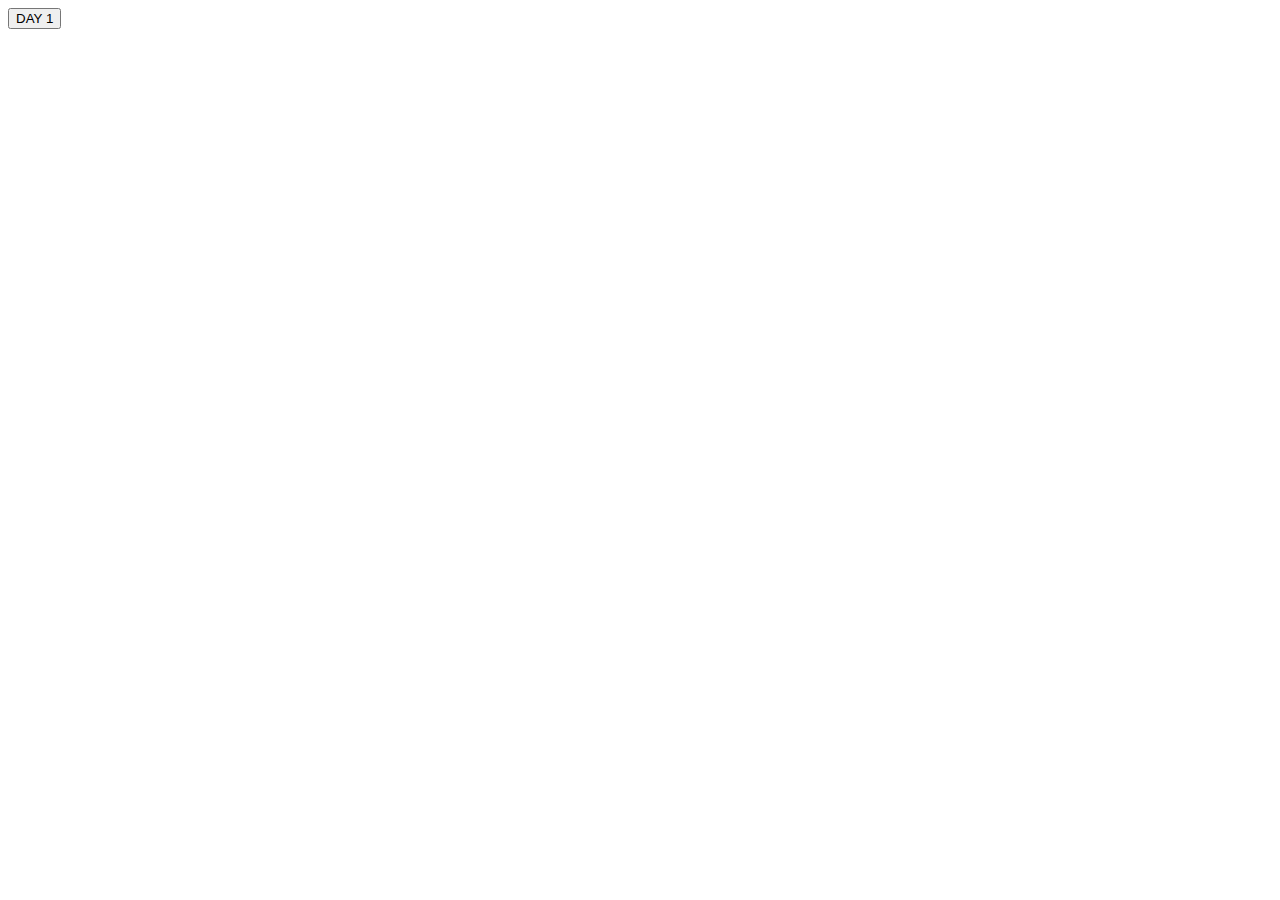
==== index.html @ 70dcdea9 "Create index.html" ====
<!DOCTYPE html>
<html lang="en">
  <head>
    <meta charset="UTF-8" />
    <meta http-equiv="X-UA-Compatible" content="IE=edge" />
    <meta name="viewport" content="width=device-width, initial-scale=1.0" />
    <link rel="stylesheet" href="style.css" />
    <title>DAY 1</title>
  </head>
  <body>
    <button><a href"DAY1/index.html">DAY 1</a></button>
  </body>
</html>
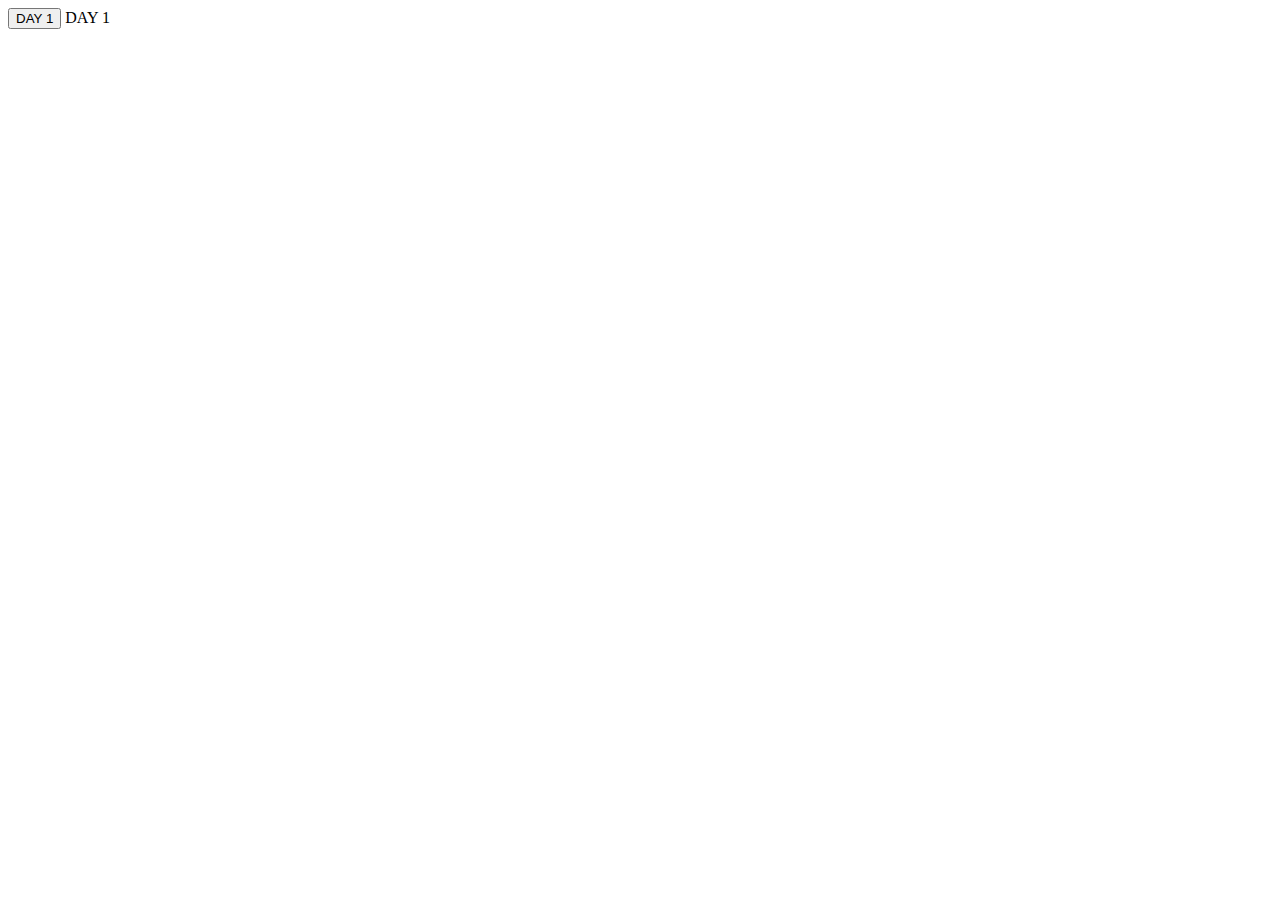
==== commit 1d4e4a3d: "Update index.html" ====
--- a/index.html
+++ b/index.html
@@ -9,5 +9,6 @@
   </head>
   <body>
     <button><a href"DAY1/index.html">DAY 1</a></button>
+    <a href"DAY1/index.html">DAY 1</a>
   </body>
 </html>
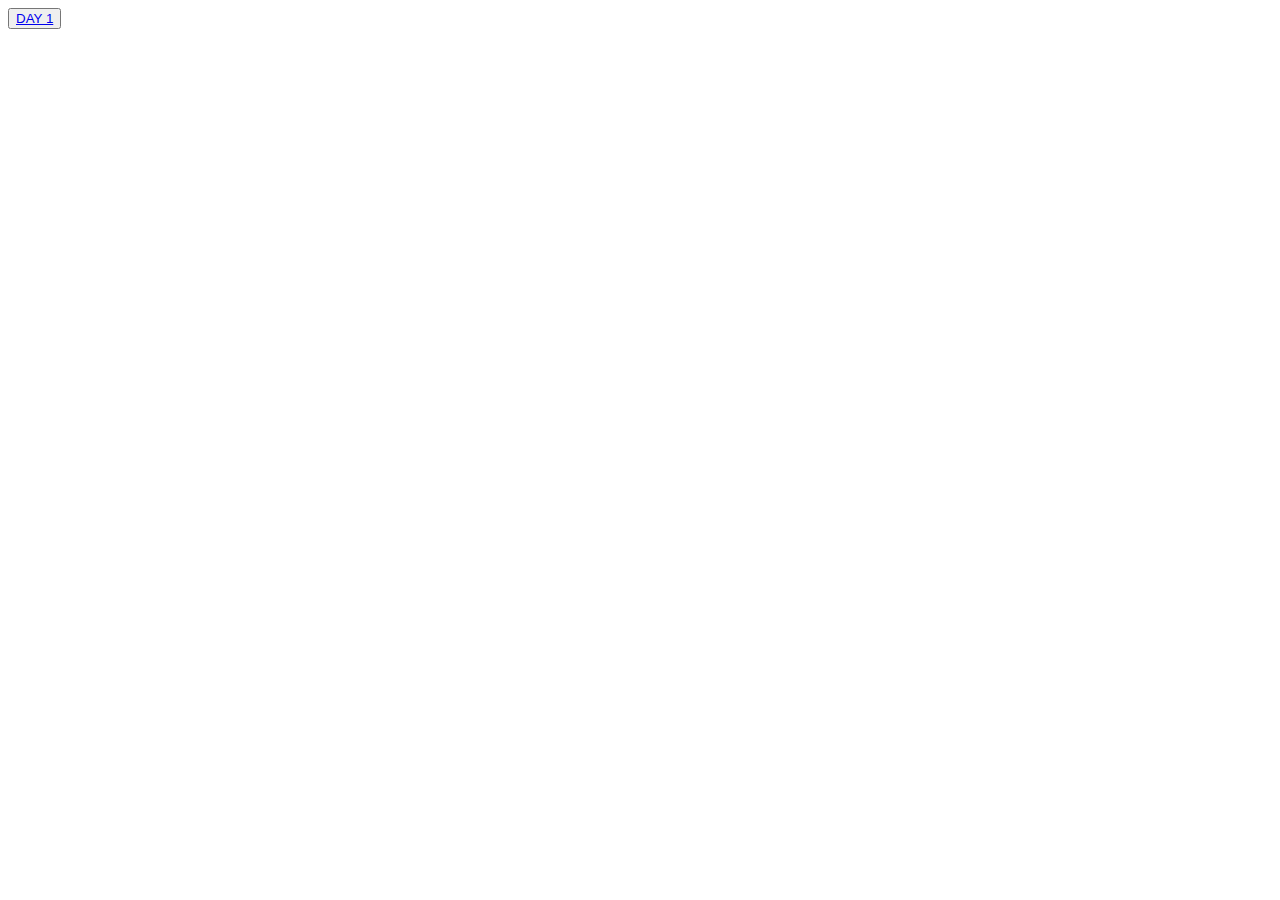
==== commit 729d644b: "UPDATED INDEX" ====
--- a/index.html
+++ b/index.html
@@ -8,7 +8,6 @@
     <title>DAY 1</title>
   </head>
   <body>
-    <button><a href"DAY1/index.html">DAY 1</a></button>
-    <a href"DAY1/index.html">DAY 1</a>
+    <button><a href="DAY1/index.html">DAY 1</a></button>
   </body>
 </html>
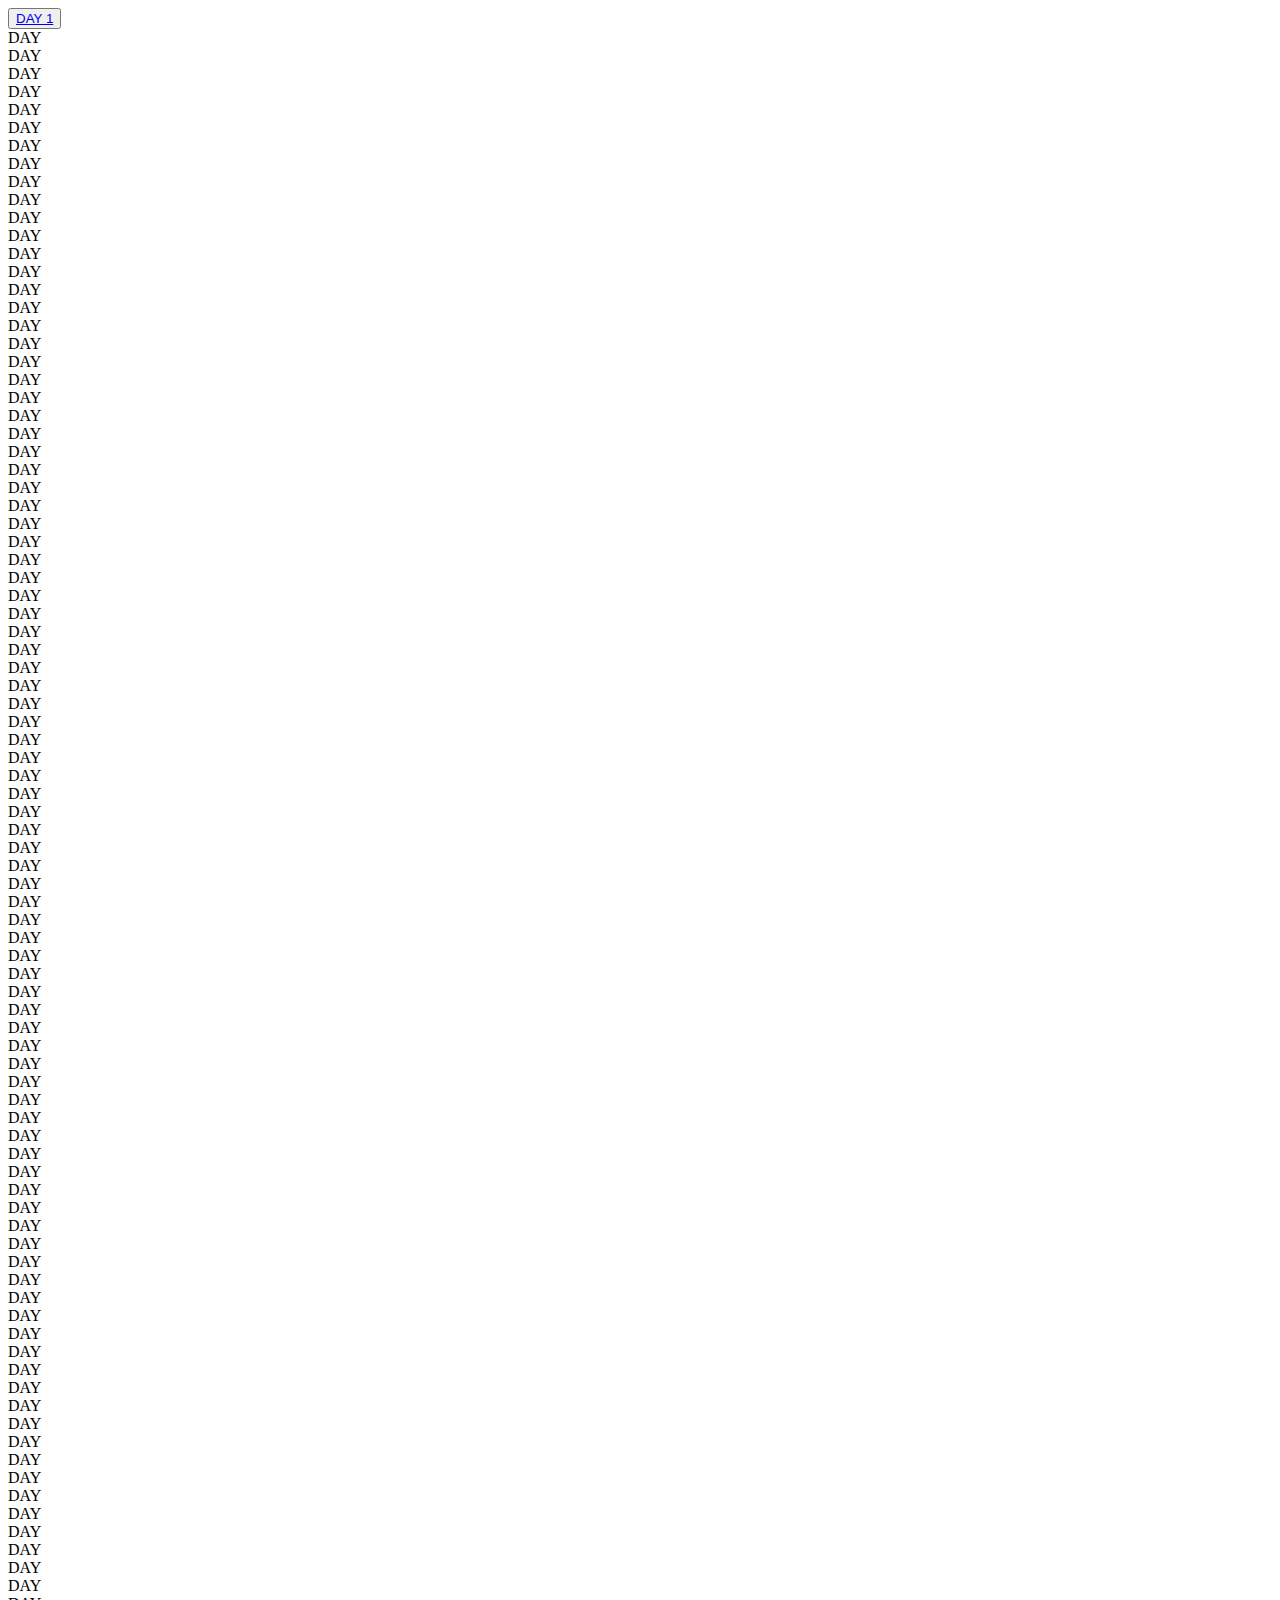
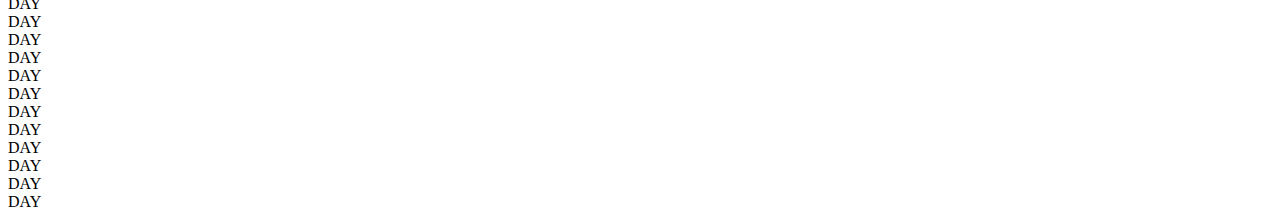
==== commit b97d7b65: "Index Pagein the Making" ====
--- a/index.html
+++ b/index.html
@@ -9,5 +9,149 @@
   </head>
   <body>
     <button><a href="DAY1/index.html">DAY 1</a></button>
+    <div>
+      <div class="container">
+        <div class="row row-1">
+          <div class="cards"></div>
+          <div class="cards">DAY</div>
+          <div class="cards">DAY</div>
+          <div class="cards">DAY</div>
+          <div class="cards">DAY</div>
+        </div>
+        <div class="row row-2">
+          <div class="cards">DAY</div>
+          <div class="cards">DAY</div>
+          <div class="cards">DAY</div>
+          <div class="cards">DAY</div>
+          <div class="cards">DAY</div>
+        </div>
+        <div class="row row-3">
+          <div class="cards">DAY</div>
+          <div class="cards">DAY</div>
+          <div class="cards">DAY</div>
+          <div class="cards">DAY</div>
+          <div class="cards">DAY</div>
+        </div>
+        <div class="row row-4">
+          <div class="cards">DAY</div>
+          <div class="cards">DAY</div>
+          <div class="cards">DAY</div>
+          <div class="cards">DAY</div>
+          <div class="cards">DAY</div>
+        </div>
+        <div class="row row-5">
+          <div class="cards">DAY</div>
+          <div class="cards">DAY</div>
+          <div class="cards">DAY</div>
+          <div class="cards">DAY</div>
+          <div class="cards">DAY</div>
+        </div>
+        <div class="row row-6">
+          <div class="cards">DAY</div>
+          <div class="cards">DAY</div>
+          <div class="cards">DAY</div>
+          <div class="cards">DAY</div>
+          <div class="cards">DAY</div>
+        </div>
+        <div class="row row-7">
+          <div class="cards">DAY</div>
+          <div class="cards">DAY</div>
+          <div class="cards">DAY</div>
+          <div class="cards">DAY</div>
+          <div class="cards">DAY</div>
+        </div>
+        <div class="row row-8">
+          <div class="cards">DAY</div>
+          <div class="cards">DAY</div>
+          <div class="cards">DAY</div>
+          <div class="cards">DAY</div>
+          <div class="cards">DAY</div>
+        </div>
+        <div class="row row-9">
+          <div class="cards">DAY</div>
+          <div class="cards">DAY</div>
+          <div class="cards">DAY</div>
+          <div class="cards">DAY</div>
+          <div class="cards">DAY</div>
+        </div>
+        <div class="row row-10">
+          <div class="cards">DAY</div>
+          <div class="cards">DAY</div>
+          <div class="cards">DAY</div>
+          <div class="cards">DAY</div>
+          <div class="cards">DAY</div>
+        </div>
+        <div class="row row-11">
+          <div class="cards">DAY</div>
+          <div class="cards">DAY</div>
+          <div class="cards">DAY</div>
+          <div class="cards">DAY</div>
+          <div class="cards">DAY</div>
+        </div>
+        <div class="row row-12">
+          <div class="cards">DAY</div>
+          <div class="cards">DAY</div>
+          <div class="cards">DAY</div>
+          <div class="cards">DAY</div>
+          <div class="cards">DAY</div>
+        </div>
+        <div class="row row-13">
+          <div class="cards">DAY</div>
+          <div class="cards">DAY</div>
+          <div class="cards">DAY</div>
+          <div class="cards">DAY</div>
+          <div class="cards">DAY</div>
+        </div>
+        <div class="row row-14">
+          <div class="cards">DAY</div>
+          <div class="cards">DAY</div>
+          <div class="cards">DAY</div>
+          <div class="cards">DAY</div>
+          <div class="cards">DAY</div>
+        </div>
+        <div class="row row-15">
+          <div class="cards">DAY</div>
+          <div class="cards">DAY</div>
+          <div class="cards">DAY</div>
+          <div class="cards">DAY</div>
+          <div class="cards">DAY</div>
+        </div>
+        <div class="row row-16">
+          <div class="cards">DAY</div>
+          <div class="cards">DAY</div>
+          <div class="cards">DAY</div>
+          <div class="cards">DAY</div>
+          <div class="cards">DAY</div>
+        </div>
+        <div class="row row-17">
+          <div class="cards">DAY</div>
+          <div class="cards">DAY</div>
+          <div class="cards">DAY</div>
+          <div class="cards">DAY</div>
+          <div class="cards">DAY</div>
+        </div>
+        <div class="row row-18">
+          <div class="cards">DAY</div>
+          <div class="cards">DAY</div>
+          <div class="cards">DAY</div>
+          <div class="cards">DAY</div>
+          <div class="cards">DAY</div>
+        </div>
+        <div class="row row-19">
+          <div class="cards">DAY</div>
+          <div class="cards">DAY</div>
+          <div class="cards">DAY</div>
+          <div class="cards">DAY</div>
+          <div class="cards">DAY</div>
+        </div>
+        <div class="row row-20">
+          <div class="cards">DAY</div>
+          <div class="cards">DAY</div>
+          <div class="cards">DAY</div>
+          <div class="cards">DAY</div>
+          <div class="cards">DAY</div>
+        </div>
+      </div>
+    </div>
   </body>
 </html>
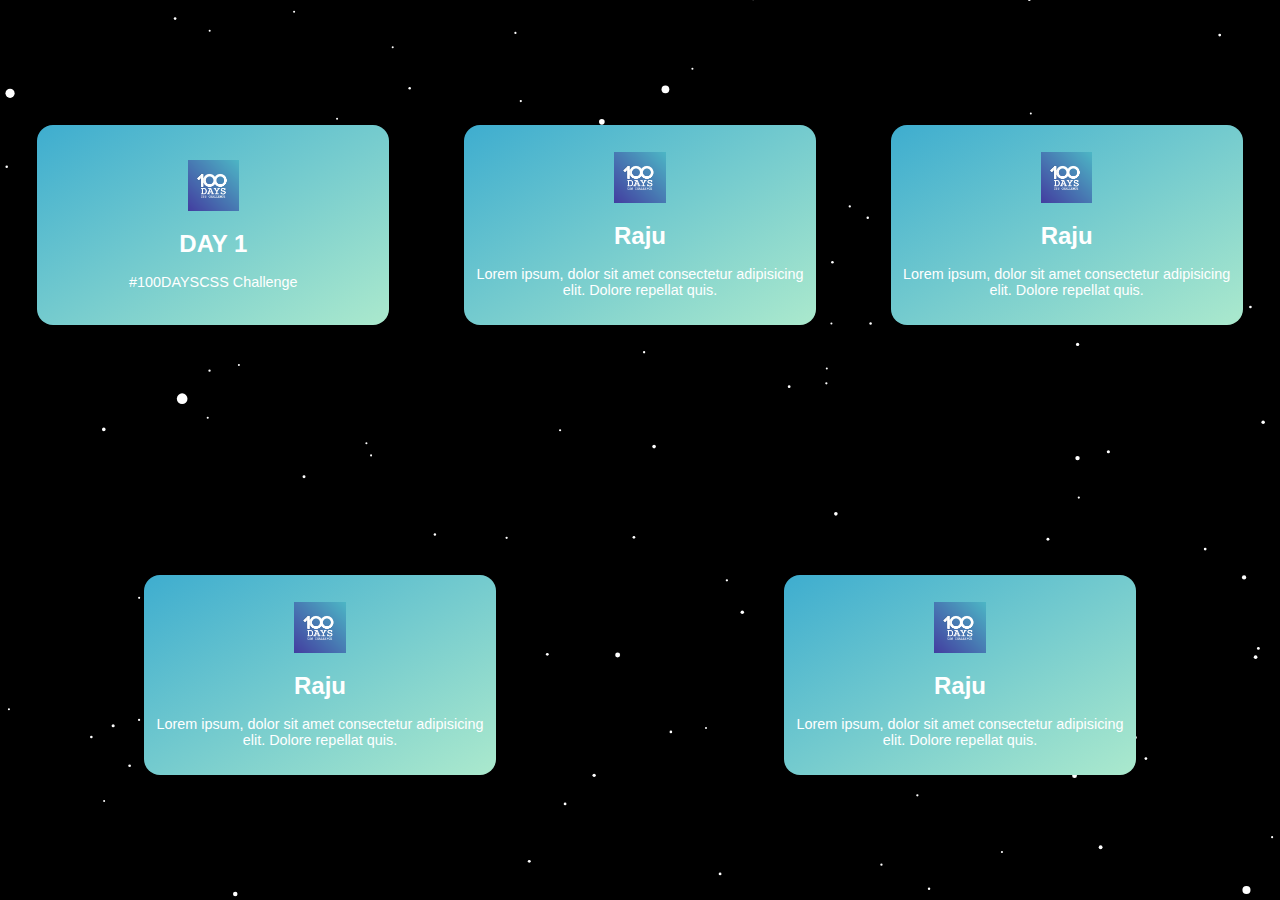
==== commit 22f3d962: "Modified Cards and Background" ====
--- a/index.html
+++ b/index.html
@@ -8,150 +8,97 @@
     <title>DAY 1</title>
   </head>
   <body>
-    <button><a href="DAY1/index.html">DAY 1</a></button>
-    <div>
-      <div class="container">
-        <div class="row row-1">
-          <div class="cards"></div>
-          <div class="cards">DAY</div>
-          <div class="cards">DAY</div>
-          <div class="cards">DAY</div>
-          <div class="cards">DAY</div>
+    <div class="card-main-container">
+      <div class="card-main">
+        <div class="front-card">
+          <img src="100DAYS_day1.png" alt="" />
+          <h2>DAY 1</h2>
+          <p>#100DAYSCSS Challenge</p>
         </div>
-        <div class="row row-2">
-          <div class="cards">DAY</div>
-          <div class="cards">DAY</div>
-          <div class="cards">DAY</div>
-          <div class="cards">DAY</div>
-          <div class="cards">DAY</div>
+        <div
+          class="back-card"
+          style="
+            background-image: linear-gradient(
+              to bottom left,
+              var(--primary),
+              var(--secondary)
+            );
+          "
+        >
+          <h2 class="back-light">#100DAYSCSS Challenge</h2>
+          <p style="margin: 20px 5px 20px" class="back-light" href="">
+            <a
+              href="https://github.com/Beingfarazkhan/100DaysCSS/tree/master/DAY1"
+              >Source Code</a
+            >
+          </p>
+          <p class="btn">
+            <a class="back-light" href="DAY1/index.html">LAUNCH</a>
+          </p>
         </div>
-        <div class="row row-3">
-          <div class="cards">DAY</div>
-          <div class="cards">DAY</div>
-          <div class="cards">DAY</div>
-          <div class="cards">DAY</div>
-          <div class="cards">DAY</div>
+      </div>
+      <div class="card-main">
+        <div class="front-card">
+          <img src="100DAYS_day1.png" alt="" />
+          <h2>Raju</h2>
+          <p>
+            Lorem ipsum, dolor sit amet consectetur adipisicing elit. Dolore
+            repellat quis.
+          </p>
         </div>
-        <div class="row row-4">
-          <div class="cards">DAY</div>
-          <div class="cards">DAY</div>
-          <div class="cards">DAY</div>
-          <div class="cards">DAY</div>
-          <div class="cards">DAY</div>
+        <div class="back-card">
+          <h2 class="back-light">Thank You!</h2>
+          <p class="back-light">Social Media Management</p>
+          <p class="btn"><a class="back-light" href="#">Know More</a></p>
         </div>
-        <div class="row row-5">
-          <div class="cards">DAY</div>
-          <div class="cards">DAY</div>
-          <div class="cards">DAY</div>
-          <div class="cards">DAY</div>
-          <div class="cards">DAY</div>
+      </div>
+      <div class="card-main">
+        <div class="front-card">
+          <img src="100DAYS_day1.png" alt="" />
+          <h2>Raju</h2>
+          <p>
+            Lorem ipsum, dolor sit amet consectetur adipisicing elit. Dolore
+            repellat quis.
+          </p>
         </div>
-        <div class="row row-6">
-          <div class="cards">DAY</div>
-          <div class="cards">DAY</div>
-          <div class="cards">DAY</div>
-          <div class="cards">DAY</div>
-          <div class="cards">DAY</div>
+        <div class="back-card">
+          <h2 class="back-light">Thank You!</h2>
+          <p class="back-light">Social Media Management</p>
+          <p class="btn"><a class="back-light" href="#">Know More</a></p>
         </div>
-        <div class="row row-7">
-          <div class="cards">DAY</div>
-          <div class="cards">DAY</div>
-          <div class="cards">DAY</div>
-          <div class="cards">DAY</div>
-          <div class="cards">DAY</div>
+      </div>
+      <div class="card-main">
+        <div class="front-card">
+          <img src="100DAYS_day1.png" alt="" />
+          <h2>Raju</h2>
+          <p>
+            Lorem ipsum, dolor sit amet consectetur adipisicing elit. Dolore
+            repellat quis.
+          </p>
         </div>
-        <div class="row row-8">
-          <div class="cards">DAY</div>
-          <div class="cards">DAY</div>
-          <div class="cards">DAY</div>
-          <div class="cards">DAY</div>
-          <div class="cards">DAY</div>
+        <div class="back-card">
+          <h2 class="back-light">Thank You!</h2>
+          <p class="back-light">Social Media Management</p>
+          <p class="btn"><a class="back-light" href="#">Know More</a></p>
         </div>
-        <div class="row row-9">
-          <div class="cards">DAY</div>
-          <div class="cards">DAY</div>
-          <div class="cards">DAY</div>
-          <div class="cards">DAY</div>
-          <div class="cards">DAY</div>
+      </div>
+      <div class="card-main">
+        <div class="front-card">
+          <img src="100DAYS_day1.png" alt="" />
+          <h2>Raju</h2>
+          <p>
+            Lorem ipsum, dolor sit amet consectetur adipisicing elit. Dolore
+            repellat quis.
+          </p>
         </div>
-        <div class="row row-10">
-          <div class="cards">DAY</div>
-          <div class="cards">DAY</div>
-          <div class="cards">DAY</div>
-          <div class="cards">DAY</div>
-          <div class="cards">DAY</div>
-        </div>
-        <div class="row row-11">
-          <div class="cards">DAY</div>
-          <div class="cards">DAY</div>
-          <div class="cards">DAY</div>
-          <div class="cards">DAY</div>
-          <div class="cards">DAY</div>
-        </div>
-        <div class="row row-12">
-          <div class="cards">DAY</div>
-          <div class="cards">DAY</div>
-          <div class="cards">DAY</div>
-          <div class="cards">DAY</div>
-          <div class="cards">DAY</div>
-        </div>
-        <div class="row row-13">
-          <div class="cards">DAY</div>
-          <div class="cards">DAY</div>
-          <div class="cards">DAY</div>
-          <div class="cards">DAY</div>
-          <div class="cards">DAY</div>
-        </div>
-        <div class="row row-14">
-          <div class="cards">DAY</div>
-          <div class="cards">DAY</div>
-          <div class="cards">DAY</div>
-          <div class="cards">DAY</div>
-          <div class="cards">DAY</div>
-        </div>
-        <div class="row row-15">
-          <div class="cards">DAY</div>
-          <div class="cards">DAY</div>
-          <div class="cards">DAY</div>
-          <div class="cards">DAY</div>
-          <div class="cards">DAY</div>
-        </div>
-        <div class="row row-16">
-          <div class="cards">DAY</div>
-          <div class="cards">DAY</div>
-          <div class="cards">DAY</div>
-          <div class="cards">DAY</div>
-          <div class="cards">DAY</div>
-        </div>
-        <div class="row row-17">
-          <div class="cards">DAY</div>
-          <div class="cards">DAY</div>
-          <div class="cards">DAY</div>
-          <div class="cards">DAY</div>
-          <div class="cards">DAY</div>
-        </div>
-        <div class="row row-18">
-          <div class="cards">DAY</div>
-          <div class="cards">DAY</div>
-          <div class="cards">DAY</div>
-          <div class="cards">DAY</div>
-          <div class="cards">DAY</div>
-        </div>
-        <div class="row row-19">
-          <div class="cards">DAY</div>
-          <div class="cards">DAY</div>
-          <div class="cards">DAY</div>
-          <div class="cards">DAY</div>
-          <div class="cards">DAY</div>
-        </div>
-        <div class="row row-20">
-          <div class="cards">DAY</div>
-          <div class="cards">DAY</div>
-          <div class="cards">DAY</div>
-          <div class="cards">DAY</div>
-          <div class="cards">DAY</div>
+        <div class="back-card">
+          <h2 class="back-light">Thank You!</h2>
+          <p class="back-light">Social Media Management</p>
+          <p class="btn"><a class="back-light" href="#">Know More</a></p>
         </div>
       </div>
     </div>
+    <canvas id="stars"></canvas>
+    <script src="script.js"></script>
   </body>
 </html>
--- a/style.css
+++ b/style.css
@@ -0,0 +1,151 @@
+:root {
+  --primary: #4ec6ca;
+  --secondary: #43389f;
+}
+
+body {
+  display: flex;
+  flex-direction: column;
+  align-items: center;
+}
+
+.cards {
+  display: flex;
+  justify-content: center;
+  align-items: center;
+  height: 200px;
+  width: 200px;
+  background-color: #f6f6f6;
+  background-image: url("data:image/svg+xml,%3Csvg xmlns='http://www.w3.org/2000/svg' width='407' height='407' viewBox='0 0 800 800'%3E%3Cg fill='none' stroke='%23FFFFFF' stroke-width='1'%3E%3Cpath d='M769 229L1037 260.9M927 880L731 737 520 660 309 538 40 599 295 764 126.5 879.5 40 599-197 493 102 382-31 229 126.5 79.5-69-63'/%3E%3Cpath d='M-31 229L237 261 390 382 603 493 308.5 537.5 101.5 381.5M370 905L295 764'/%3E%3Cpath d='M520 660L578 842 731 737 840 599 603 493 520 660 295 764 309 538 390 382 539 269 769 229 577.5 41.5 370 105 295 -36 126.5 79.5 237 261 102 382 40 599 -69 737 127 880'/%3E%3Cpath d='M520-140L578.5 42.5 731-63M603 493L539 269 237 261 370 105M902 382L539 269M390 382L102 382'/%3E%3Cpath d='M-222 42L126.5 79.5 370 105 539 269 577.5 41.5 927 80 769 229 902 382 603 493 731 737M295-36L577.5 41.5M578 842L295 764M40-201L127 80M102 382L-261 269'/%3E%3C/g%3E%3Cg fill='%23FFFFFF'%3E%3Ccircle cx='769' cy='229' r='7'/%3E%3Ccircle cx='539' cy='269' r='7'/%3E%3Ccircle cx='603' cy='493' r='7'/%3E%3Ccircle cx='731' cy='737' r='7'/%3E%3Ccircle cx='520' cy='660' r='7'/%3E%3Ccircle cx='309' cy='538' r='7'/%3E%3Ccircle cx='295' cy='764' r='7'/%3E%3Ccircle cx='40' cy='599' r='7'/%3E%3Ccircle cx='102' cy='382' r='7'/%3E%3Ccircle cx='127' cy='80' r='7'/%3E%3Ccircle cx='370' cy='105' r='7'/%3E%3Ccircle cx='578' cy='42' r='7'/%3E%3Ccircle cx='237' cy='261' r='7'/%3E%3Ccircle cx='390' cy='382' r='7'/%3E%3C/g%3E%3C/svg%3E");
+  border-radius: 50%;
+  margin: 0 20px 0;
+}
+
+.row {
+  display: flex;
+  width: 100%;
+  margin: 50px 0;
+  /* justify-content: space-between; */
+  justify-content: space-around;
+  flex-wrap: wrap;
+}
+
+@import url("https://fonts.googleapis.com/css2?family=Poppins:wght@300&display=swap");
+
+* {
+  margin: 0;
+  padding: 0;
+  box-sizing: border-box;
+  font-family: "Poppins", sans-serif;
+}
+
+.card-main-container {
+  width: 100%;
+  height: 100vh;
+  display: flex;
+  justify-content: space-around;
+  align-items: center;
+  flex-wrap: wrap;
+}
+
+.card-main {
+  height: 200px;
+  width: 22rem;
+  border-radius: 1rem;
+  position: relative;
+  transform-style: preserve-3d;
+  justify-content: center;
+  transition: all 0.4s ease;
+  align-items: center;
+  margin: 1rem;
+}
+
+.card-main:hover {
+  transform: rotateY(180deg);
+}
+
+.front-card {
+  width: 100%;
+  height: 100%;
+  position: absolute;
+  border-radius: 1rem;
+  backface-visibility: hidden;
+  /* background-image: linear-gradient(to top right, white, grey); */
+  background-image: linear-gradient(to bottom right, #3eadcf, #abe9cd);
+  display: flex;
+  flex-direction: column;
+  justify-content: center;
+  align-items: center;
+  text-align: center;
+  padding: 5px;
+}
+
+.back-card {
+  width: 100%;
+  height: 100%;
+  position: absolute;
+  border-radius: 1rem;
+  backface-visibility: hidden;
+  /* background-image: url("100DAYS_day1.png"); */
+
+  transform: rotateY(180deg);
+  /* background-color: rgb(239, 15, 15); */
+  display: flex;
+  flex-direction: column;
+  justify-content: center;
+  align-items: center;
+  text-align: center;
+}
+
+.front-card img {
+  margin-bottom: 1.2rem;
+  width: 15%;
+}
+
+.front-card p {
+  margin-top: 1rem;
+  font-size: 0.9rem;
+  color: white;
+}
+
+h2 {
+  color: white;
+  font-weight: bold;
+}
+
+.btn {
+  margin-top: 1rem;
+}
+
+a {
+  text-decoration: none;
+  text-transform: uppercase;
+  color: white;
+  font-size: 18px;
+  font-weight: bold;
+}
+
+.back-light {
+  color: #fff;
+}
+
+/* Background */
+.slider {
+  position: fixed;
+  top: 10px;
+  right: 20px;
+  width: 150px;
+  color: white;
+  font-family: sans-serif;
+  text-align: right;
+}
+.slider input {
+  width: 100%;
+  margin-bottom: 5px;
+}
+#stars {
+  z-index: -1;
+  position: absolute;
+  top: 0;
+  left: 0;
+}
